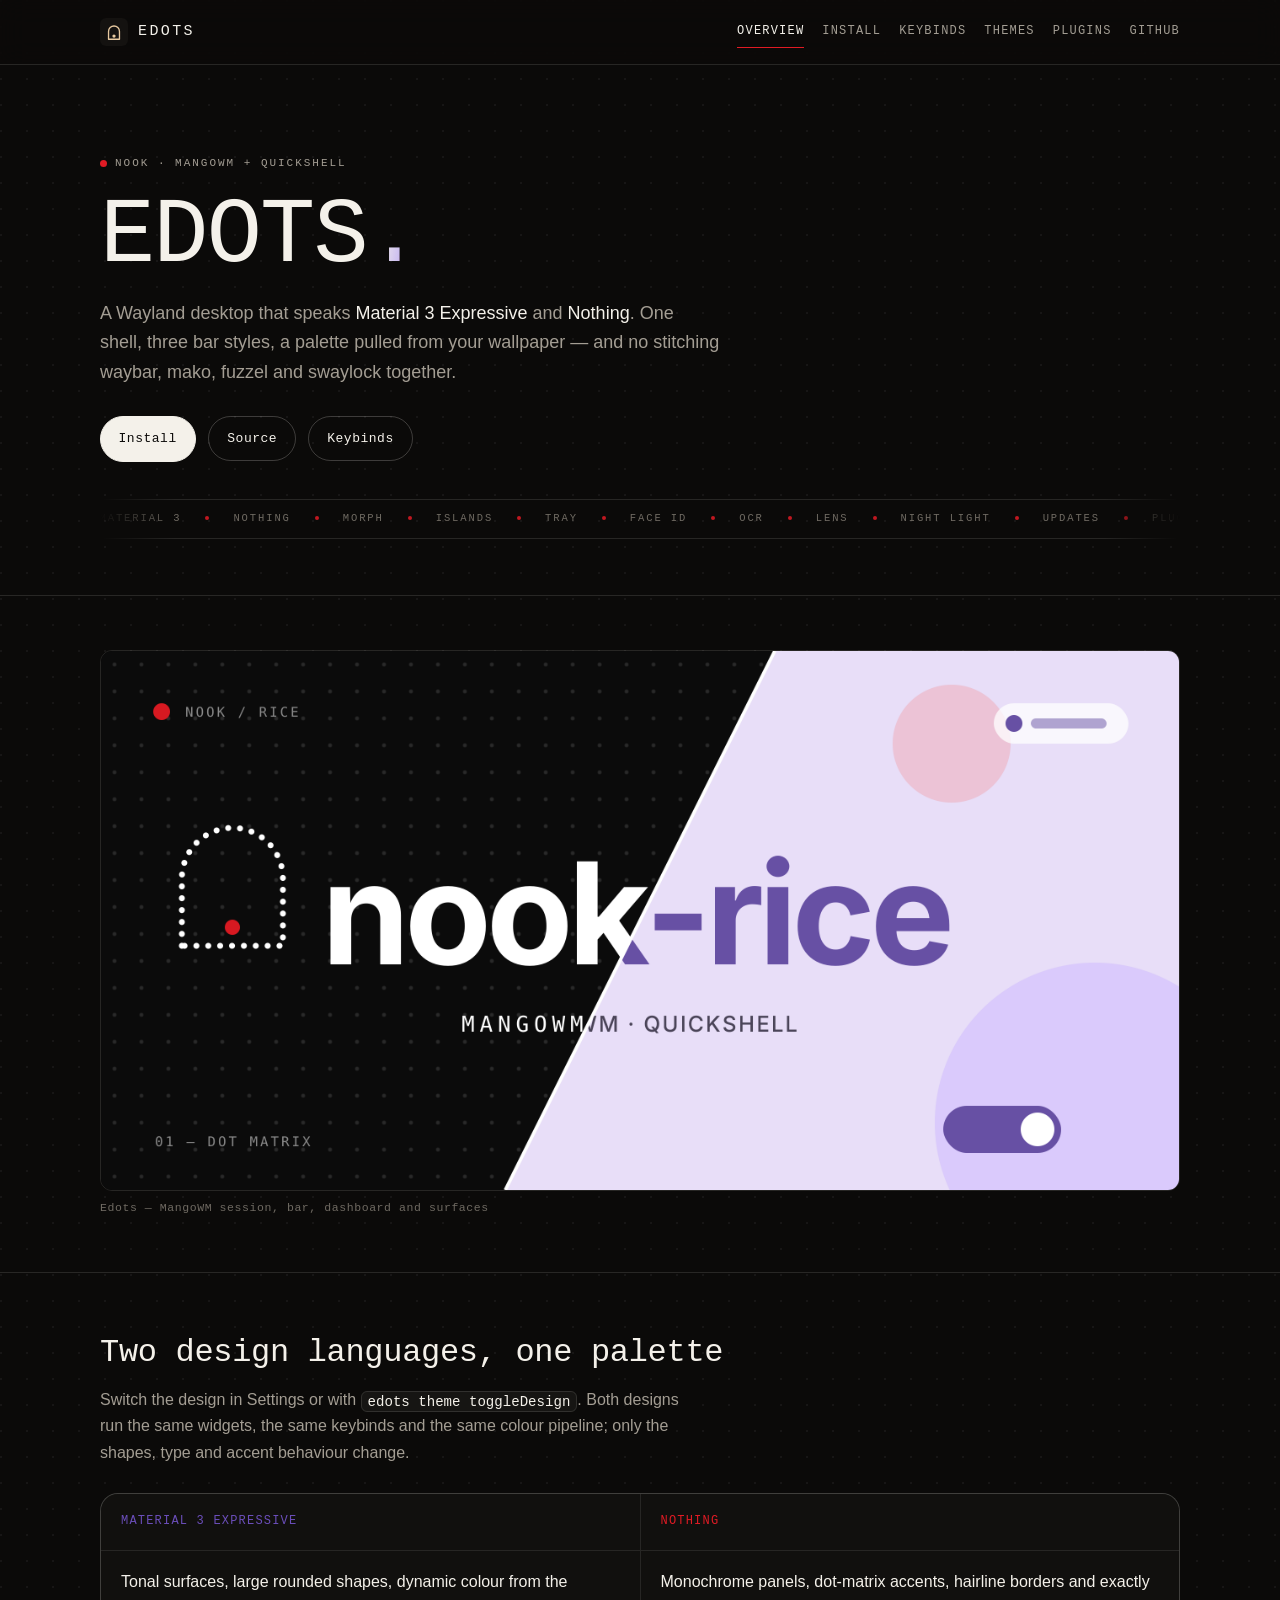
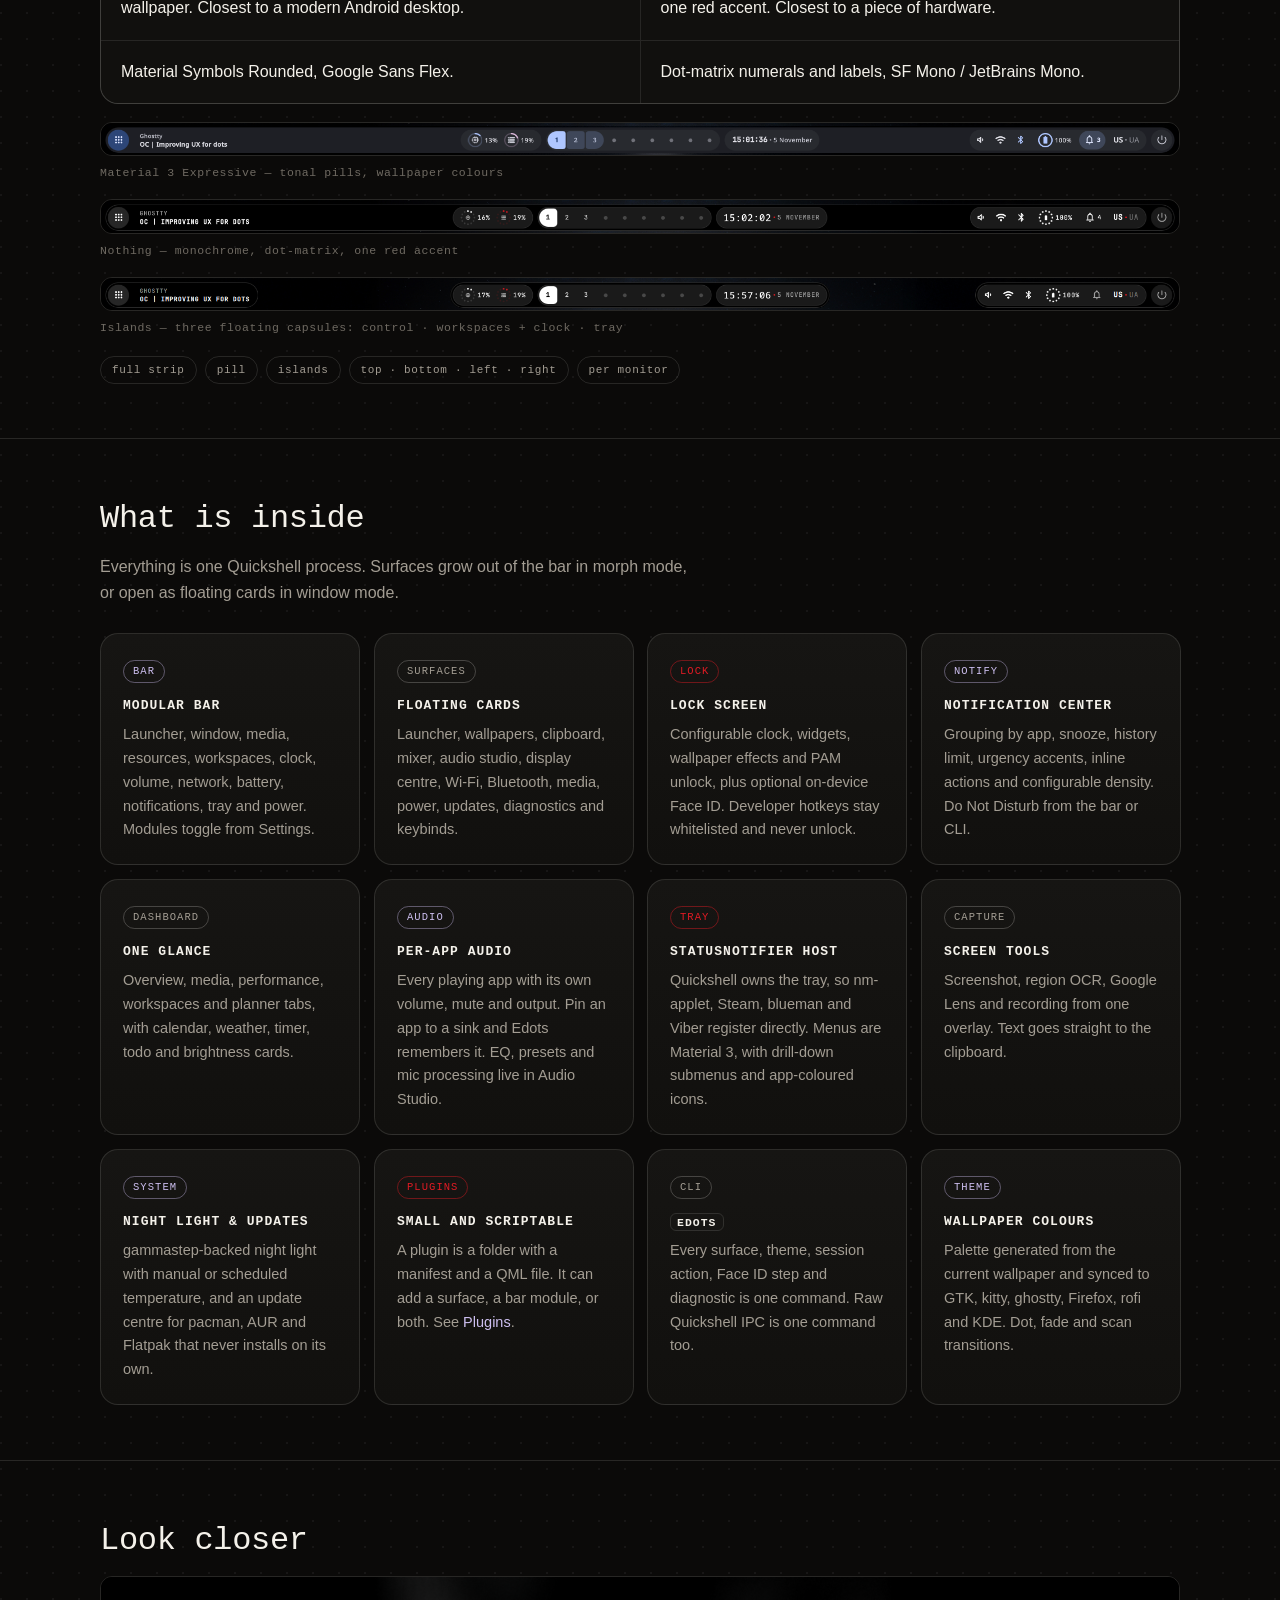
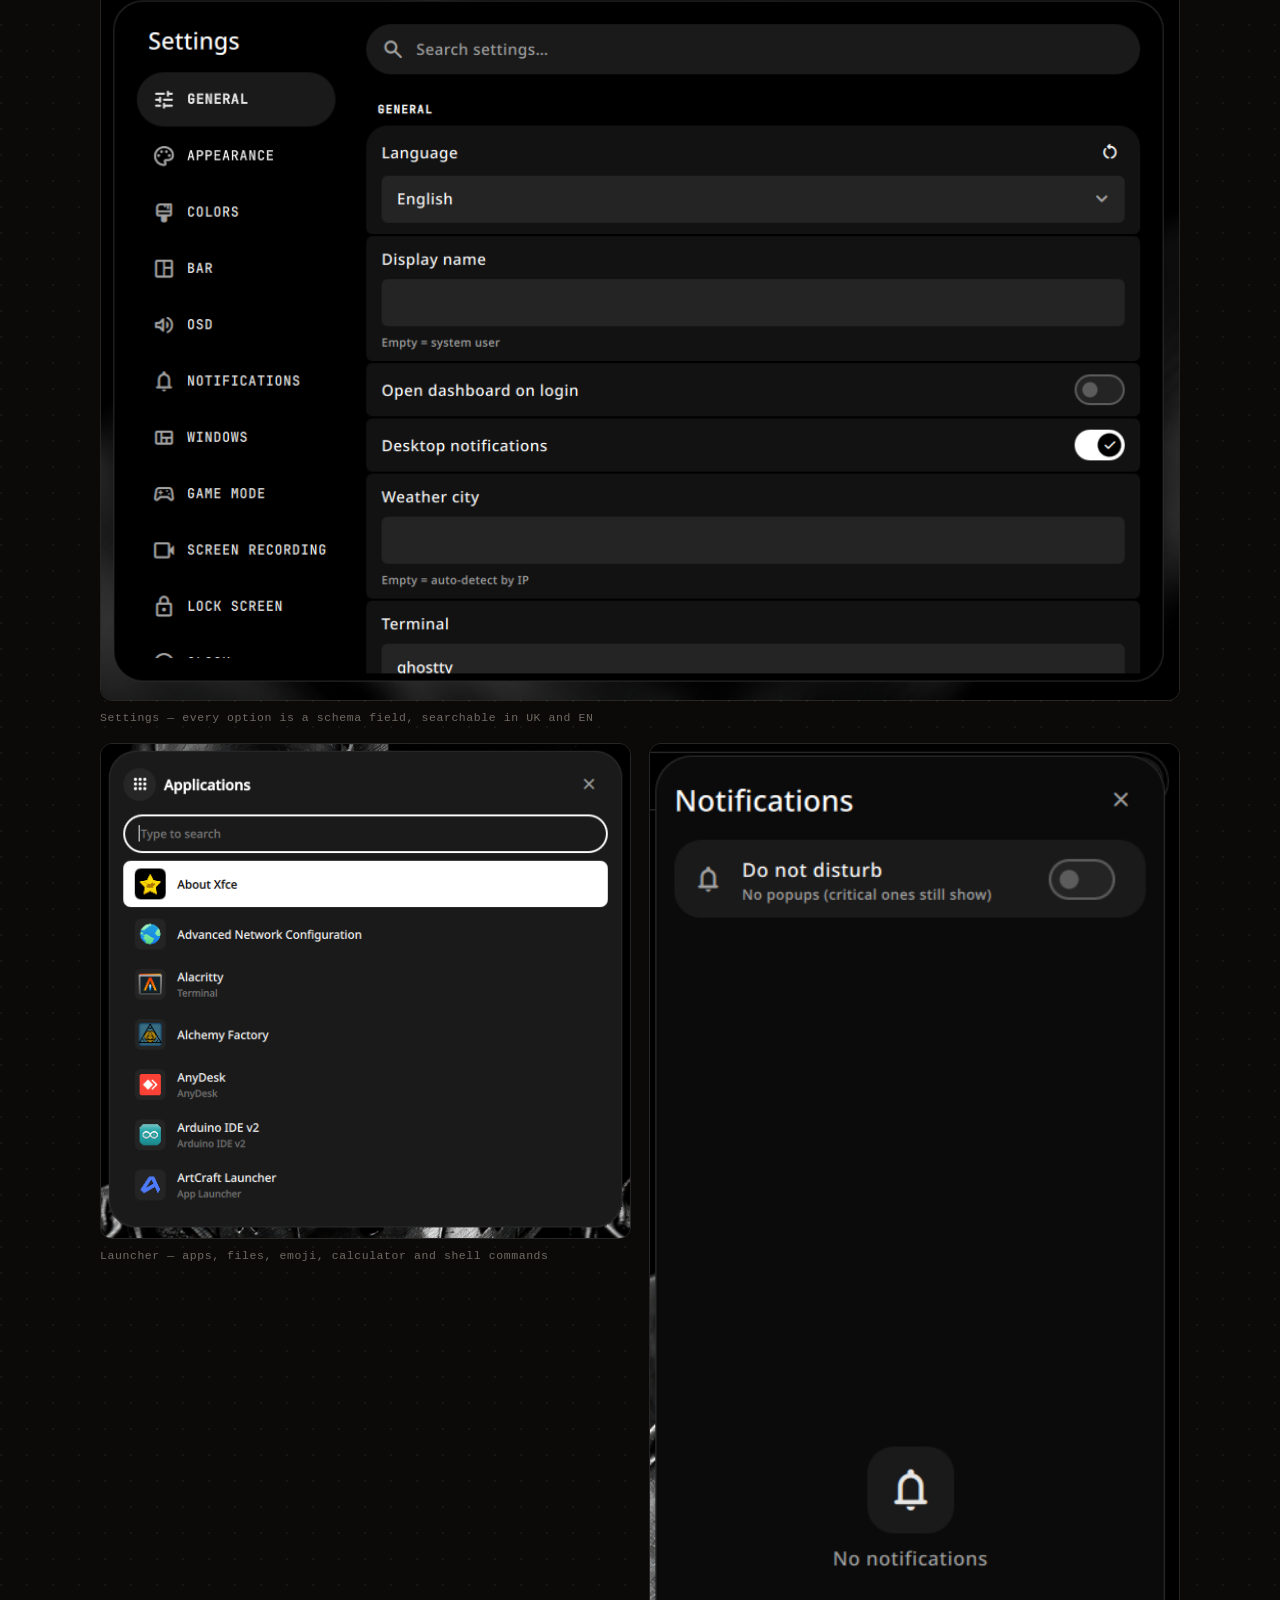
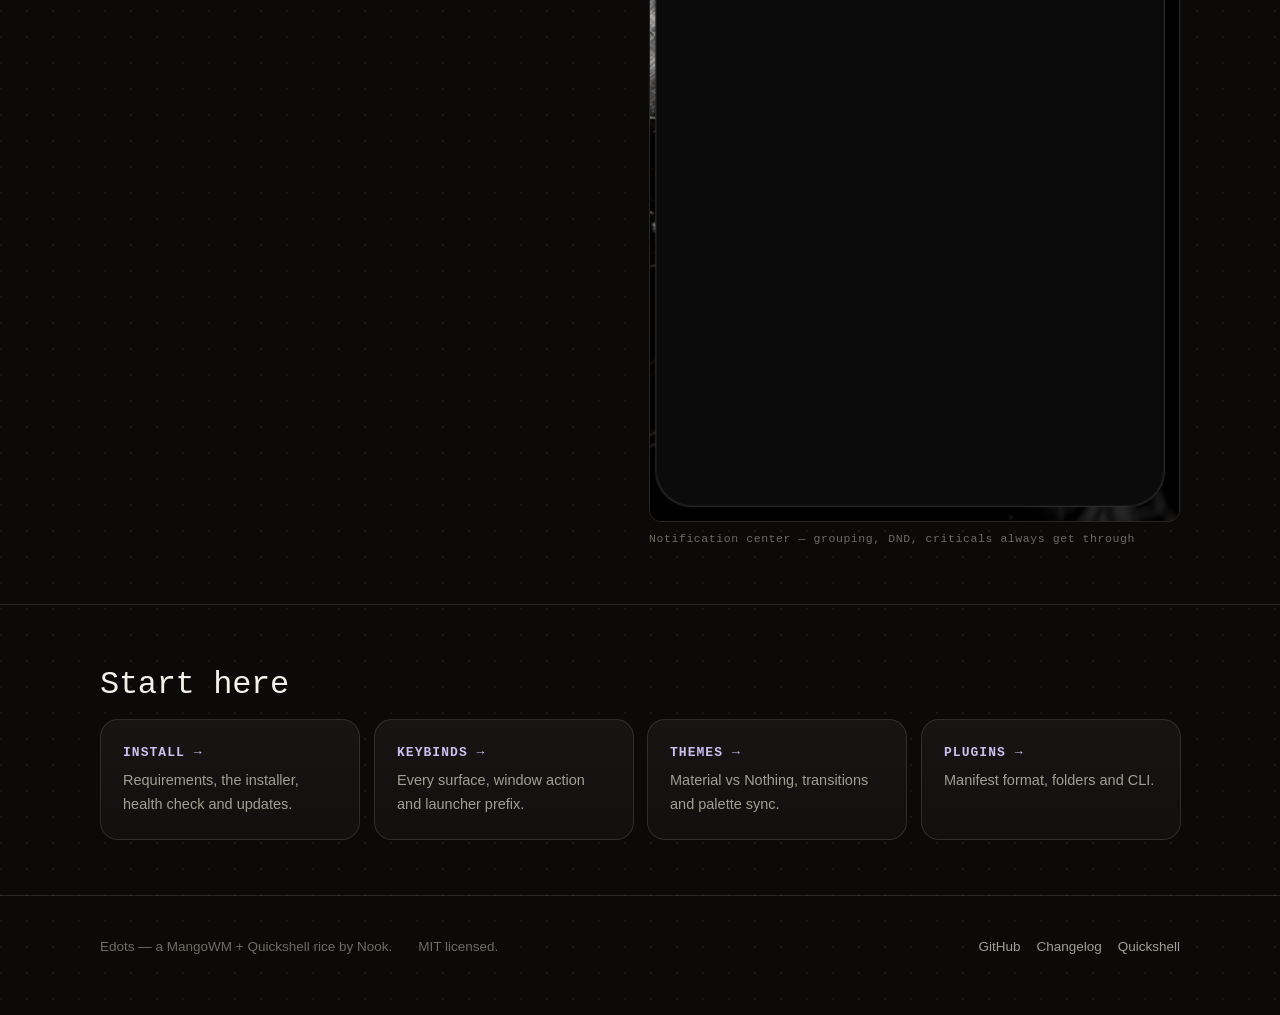
==== docs/index.html @ 4814dfa7 "chore: lint, docs site, release and deploy tooling - tools/lint.sh: QML/JS (Qt 6, --bare), shellchec" ====
<!doctype html>
<html lang="en">
<head>
<meta charset="utf-8">
<meta name="viewport" content="width=device-width, initial-scale=1">
<title>Edots — a MangoWM + Quickshell rice</title>
<meta name="description" content="Edots is a Wayland desktop built on MangoWM and Quickshell, with Material 3 Expressive and Nothing designs and a palette pulled from your wallpaper.">
<link rel="icon" href="assets/img/icon.png">
<link rel="stylesheet" href="assets/style.css">
</head>
<body>

<header class="topbar">
  <div class="wrap">
    <a class="brand" href="index.html"><img src="assets/img/logo.svg" alt=""><span>Edots</span></a>
    <nav class="nav">
      <a href="index.html" aria-current="page">Overview</a>
      <a href="install.html">Install</a>
      <a href="keybinds.html">Keybinds</a>
      <a href="themes.html">Themes</a>
      <a href="plugins.html">Plugins</a>
      <a href="https://github.com/Edgit13/Dotfiles">GitHub</a>
    </nav>
  </div>
</header>

<main>

  <div class="hero wrap">
    <span class="eyebrow"><span class="dot"></span> Nook · MangoWM + Quickshell</span>
    <h1>EDOTS<span class="grad">.</span></h1>
    <p class="lede">
      A Wayland desktop that speaks <strong>Material 3 Expressive</strong> and <strong>Nothing</strong>.
      One shell, three bar styles, a palette pulled from your wallpaper — and no stitching
      waybar, mako, fuzzel and swaylock together.
    </p>
    <div class="actions">
      <a class="btn btn-primary" href="install.html">Install</a>
      <a class="btn" href="https://github.com/Edgit13/Dotfiles">Source</a>
      <a class="btn" href="keybinds.html">Keybinds</a>
    </div>

    <div class="ticker" aria-hidden="true">
      <div class="ticker-track">
        <div class="ticker-group">
          <span>Material 3</span><i></i><span>Nothing</span><i></i><span>Morph</span><i></i>
          <span>Islands</span><i></i><span>Tray</span><i></i><span>Face ID</span><i></i>
          <span>OCR</span><i></i><span>Lens</span><i></i><span>Night light</span><i></i>
          <span>Updates</span><i></i><span>Plugins</span><i></i><span>Per-app audio</span><i></i>
          <span>Lock screen</span><i></i><span>Dashboard</span><i></i>
        </div>
        <div class="ticker-group">
          <span>Material 3</span><i></i><span>Nothing</span><i></i><span>Morph</span><i></i>
          <span>Islands</span><i></i><span>Tray</span><i></i><span>Face ID</span><i></i>
          <span>OCR</span><i></i><span>Lens</span><i></i><span>Night light</span><i></i>
          <span>Updates</span><i></i><span>Plugins</span><i></i><span>Per-app audio</span><i></i>
          <span>Lock screen</span><i></i><span>Dashboard</span><i></i>
        </div>
      </div>
    </div>
  </div>

  <section>
    <div class="wrap">
      <figure>
        <img src="assets/img/banner.png" alt="Edots desktop banner">
        <figcaption>Edots — MangoWM session, bar, dashboard and surfaces</figcaption>
      </figure>
    </div>
  </section>

  <section>
    <div class="wrap">
      <h2>Two design languages, one palette</h2>
      <p class="sub">
        Switch the design in Settings or with <code>edots theme toggleDesign</code>. Both designs
        run the same widgets, the same keybinds and the same colour pipeline; only the shapes,
        type and accent behaviour change.
      </p>

      <div class="compare">
        <div class="head m">Material 3 Expressive</div>
        <div class="head n">Nothing</div>
        <div>Tonal surfaces, large rounded shapes, dynamic colour from the wallpaper. Closest to a modern Android desktop.</div>
        <div>Monochrome panels, dot-matrix accents, hairline borders and exactly one red accent. Closest to a piece of hardware.</div>
        <div>Material Symbols Rounded, Google Sans Flex.</div>
        <div>Dot-matrix numerals and labels, SF Mono / JetBrains Mono.</div>
      </div>

      <div class="shots" style="margin-top:18px">
        <figure>
          <img src="assets/img/bar-material.png" alt="Edots bar in Material 3">
          <figcaption>Material 3 Expressive — tonal pills, wallpaper colours</figcaption>
        </figure>
        <figure>
          <img src="assets/img/bar-nothing.png" alt="Edots bar in Nothing style">
          <figcaption>Nothing — monochrome, dot-matrix, one red accent</figcaption>
        </figure>
        <figure>
          <img src="assets/img/bar-islands.png" alt="Edots islands bar">
          <figcaption>Islands — three floating capsules: control · workspaces + clock · tray</figcaption>
        </figure>
      </div>

      <div class="pill-row">
        <span class="pill">full strip</span>
        <span class="pill">pill</span>
        <span class="pill">islands</span>
        <span class="pill">top · bottom · left · right</span>
        <span class="pill">per monitor</span>
      </div>
    </div>
  </section>

  <section>
    <div class="wrap">
      <h2>What is inside</h2>
      <p class="sub">Everything is one Quickshell process. Surfaces grow out of the bar in morph mode,
        or open as floating cards in window mode.</p>

      <div class="grid">
        <div class="card">
          <span class="tag lav">Bar</span>
          <h4>Modular bar</h4>
          <p>Launcher, window, media, resources, workspaces, clock, volume, network, battery,
             notifications, tray and power. Modules toggle from Settings.</p>
        </div>
        <div class="card">
          <span class="tag">Surfaces</span>
          <h4>Floating cards</h4>
          <p>Launcher, wallpapers, clipboard, mixer, audio studio, display centre, Wi-Fi,
             Bluetooth, media, power, updates, diagnostics and keybinds.</p>
        </div>
        <div class="card">
          <span class="tag red">Lock</span>
          <h4>Lock screen</h4>
          <p>Configurable clock, widgets, wallpaper effects and PAM unlock, plus optional
             on-device Face ID. Developer hotkeys stay whitelisted and never unlock.</p>
        </div>
        <div class="card">
          <span class="tag lav">Notify</span>
          <h4>Notification center</h4>
          <p>Grouping by app, snooze, history limit, urgency accents, inline actions and
             configurable density. Do Not Disturb from the bar or CLI.</p>
        </div>
        <div class="card">
          <span class="tag">Dashboard</span>
          <h4>One glance</h4>
          <p>Overview, media, performance, workspaces and planner tabs, with calendar,
             weather, timer, todo and brightness cards.</p>
        </div>
        <div class="card">
          <span class="tag lav">Audio</span>
          <h4>Per-app audio</h4>
          <p>Every playing app with its own volume, mute and output. Pin an app to a sink and
             Edots remembers it. EQ, presets and mic processing live in Audio Studio.</p>
        </div>
        <div class="card">
          <span class="tag red">Tray</span>
          <h4>StatusNotifier host</h4>
          <p>Quickshell owns the tray, so nm-applet, Steam, blueman and Viber register directly.
             Menus are Material 3, with drill-down submenus and app-coloured icons.</p>
        </div>
        <div class="card">
          <span class="tag">Capture</span>
          <h4>Screen tools</h4>
          <p>Screenshot, region OCR, Google Lens and recording from one overlay.
             Text goes straight to the clipboard.</p>
        </div>
        <div class="card">
          <span class="tag lav">System</span>
          <h4>Night light &amp; updates</h4>
          <p>gammastep-backed night light with manual or scheduled temperature, and an update
             centre for pacman, AUR and Flatpak that never installs on its own.</p>
        </div>
        <div class="card">
          <span class="tag red">Plugins</span>
          <h4>Small and scriptable</h4>
          <p>A plugin is a folder with a manifest and a QML file. It can add a surface, a bar
             module, or both. See <a href="plugins.html">Plugins</a>.</p>
        </div>
        <div class="card">
          <span class="tag">CLI</span>
          <h4><code>edots</code></h4>
          <p>Every surface, theme, session action, Face ID step and diagnostic is one command.
             Raw Quickshell IPC is one command too.</p>
        </div>
        <div class="card">
          <span class="tag lav">Theme</span>
          <h4>Wallpaper colours</h4>
          <p>Palette generated from the current wallpaper and synced to GTK, kitty, ghostty,
             Firefox, rofi and KDE. Dot, fade and scan transitions.</p>
        </div>
      </div>
    </div>
  </section>

  <section>
    <div class="wrap">
      <h2>Look closer</h2>
      <figure>
        <img src="assets/img/settings.png" alt="Edots settings">
        <figcaption>Settings — every option is a schema field, searchable in UK and EN</figcaption>
      </figure>
      <div class="split" style="margin-top:16px">
        <figure>
          <img src="assets/img/launcher.png" alt="Edots launcher">
          <figcaption>Launcher — apps, files, emoji, calculator and shell commands</figcaption>
        </figure>
        <figure>
          <img src="assets/img/notifications.png" alt="Edots notification center">
          <figcaption>Notification center — grouping, DND, criticals always get through</figcaption>
        </figure>
      </div>
    </div>
  </section>

  <section>
    <div class="wrap">
      <h2>Start here</h2>
      <div class="grid">
        <a class="card" href="install.html"><h4>Install →</h4><p>Requirements, the installer, health check and updates.</p></a>
        <a class="card" href="keybinds.html"><h4>Keybinds →</h4><p>Every surface, window action and launcher prefix.</p></a>
        <a class="card" href="themes.html"><h4>Themes →</h4><p>Material vs Nothing, transitions and palette sync.</p></a>
        <a class="card" href="plugins.html"><h4>Plugins →</h4><p>Manifest format, folders and CLI.</p></a>
      </div>
    </div>
  </section>

</main>

<footer>
  <div class="wrap">
    <span>Edots — a MangoWM + Quickshell rice by Nook.</span>
    <span>MIT licensed.</span>
    <nav>
      <a href="https://github.com/Edgit13/Dotfiles">GitHub</a>
      <a href="https://github.com/Edgit13/Dotfiles/blob/master/CHANGELOG.md">Changelog</a>
      <a href="https://quickshell.org">Quickshell</a>
    </nav>
  </div>
</footer>

<script src="assets/app.js" defer></script>

</body>
</html>
---- docs/assets/style.css ----
/* Edots docs — Nook palette, Nothing-inspired type.
   No build step, no JavaScript: plain static HTML for GitHub Pages. */

:root {
    --bg: #0b0a09;
    --bg-soft: #11100e;
    --panel: #161513;
    --panel-2: #1c1a17;
    --ink: #f4f1ea;
    --muted: #a39d93;
    --faint: #6f6a62;
    --line: rgba(244, 241, 234, 0.12);
    --line-strong: rgba(244, 241, 234, 0.22);
    --red: #e01b24;
    --purple: #6b4eba;
    --lavender: #cdbff0;
    --green: #8fbf6a;
    --mono: "JetBrains Mono", "SF Mono", ui-monospace, SFMono-Regular, Menlo, monospace;
    --sans: "Inter", "Google Sans Flex", -apple-system, BlinkMacSystemFont, "Segoe UI", sans-serif;
    --radius: 18px;
    --wrap: 1080px;
}

* { box-sizing: border-box; }

html { scroll-behavior: smooth; }

body {
    margin: 0;
    background:
        radial-gradient(circle at 1px 1px, rgba(244, 241, 234, 0.055) 1px, transparent 0) 0 0 / 26px 26px,
        var(--bg);
    color: var(--ink);
    font-family: var(--sans);
    font-size: 16px;
    line-height: 1.65;
    -webkit-font-smoothing: antialiased;
}

a { color: var(--lavender); text-decoration: none; }
a:hover { color: var(--ink); }

.wrap { width: min(var(--wrap), calc(100% - 40px)); margin-inline: auto; }

/* ── top bar ─────────────────────────────────────────────── */
.topbar {
    position: sticky;
    top: 0;
    z-index: 10;
    backdrop-filter: blur(14px);
    background: rgba(11, 10, 9, 0.82);
    border-bottom: 1px solid var(--line);
}

.topbar .wrap {
    display: flex;
    align-items: center;
    gap: 22px;
    min-height: 64px;
}

.brand {
    display: inline-flex;
    align-items: center;
    gap: 10px;
    color: var(--ink);
    font-family: var(--mono);
    font-size: 15px;
    letter-spacing: 0.16em;
    text-transform: uppercase;
}

.brand img { width: 28px; height: 28px; }

.nav { display: flex; gap: 18px; margin-left: auto; flex-wrap: wrap; }
.nav a {
    color: var(--muted);
    font-family: var(--mono);
    font-size: 12px;
    letter-spacing: 0.1em;
    text-transform: uppercase;
}
.nav a:hover, .nav a[aria-current="page"] { color: var(--ink); }
.nav a[aria-current="page"] { border-bottom: 1px solid var(--red); }

/* ── hero ────────────────────────────────────────────────── */
.hero { padding: 84px 0 56px; }

.eyebrow {
    display: inline-flex;
    align-items: center;
    gap: 8px;
    font-family: var(--mono);
    font-size: 11px;
    letter-spacing: 0.18em;
    text-transform: uppercase;
    color: var(--muted);
}

.dot { width: 7px; height: 7px; border-radius: 50%; background: var(--red); }

h1 {
    margin: 18px 0 14px;
    font-family: var(--mono);
    font-size: clamp(44px, 9vw, 92px);
    line-height: 0.95;
    font-weight: 500;
    letter-spacing: -0.02em;
}

h1 .grad {
    background: linear-gradient(100deg, var(--ink) 30%, var(--lavender) 62%, var(--red) 100%);
    -webkit-background-clip: text;
    background-clip: text;
    color: transparent;
}

.lede { max-width: 62ch; color: var(--muted); font-size: 18px; }
.lede strong { color: var(--ink); font-weight: 500; }

.actions { display: flex; gap: 12px; flex-wrap: wrap; margin-top: 28px; }

.btn {
    display: inline-flex;
    align-items: center;
    gap: 8px;
    padding: 11px 18px;
    border-radius: 999px;
    border: 1px solid var(--line-strong);
    color: var(--ink);
    font-family: var(--mono);
    font-size: 13px;
    letter-spacing: 0.04em;
    transition: border-color 0.15s ease, background 0.15s ease;
}
.btn:hover { border-color: var(--lavender); background: rgba(205, 191, 240, 0.08); color: var(--ink); }
.btn-primary { background: var(--ink); color: #0b0a09; border-color: var(--ink); }
.btn-primary:hover { background: var(--lavender); border-color: var(--lavender); color: #0b0a09; }

/* ── sections ────────────────────────────────────────────── */
section { padding: 54px 0; border-top: 1px solid var(--line); }

h2 {
    margin: 0 0 8px;
    font-family: var(--mono);
    font-size: clamp(22px, 3.4vw, 32px);
    font-weight: 500;
    letter-spacing: -0.01em;
}

h3 {
    margin: 26px 0 8px;
    font-family: var(--mono);
    font-size: 15px;
    letter-spacing: 0.06em;
    text-transform: uppercase;
    color: var(--lavender);
}

.sub { color: var(--muted); max-width: 68ch; margin: 0 0 26px; }

.grid { display: grid; gap: 14px; grid-template-columns: repeat(auto-fit, minmax(240px, 1fr)); }

.card {
    padding: 22px;
    border: 1px solid var(--line);
    border-radius: var(--radius);
    background: linear-gradient(180deg, var(--panel), var(--bg-soft));
}

.card h4 {
    margin: 0 0 6px;
    font-family: var(--mono);
    font-size: 13px;
    letter-spacing: 0.08em;
    text-transform: uppercase;
}
.card p { margin: 0; color: var(--muted); font-size: 14.5px; }
.card .tag {
    display: inline-block;
    margin-bottom: 12px;
    padding: 2px 9px;
    border: 1px solid var(--line-strong);
    border-radius: 999px;
    color: var(--muted);
    font-family: var(--mono);
    font-size: 10.5px;
    letter-spacing: 0.1em;
    text-transform: uppercase;
}
.card .tag.red { color: var(--red); border-color: rgba(224, 27, 36, 0.45); }
.card .tag.lav { color: var(--lavender); border-color: rgba(205, 191, 240, 0.4); }

figure { margin: 0; }
figure img {
    display: block;
    width: 100%;
    border: 1px solid var(--line);
    border-radius: 12px;
}
figcaption {
    margin-top: 8px;
    color: var(--faint);
    font-family: var(--mono);
    font-size: 11.5px;
    letter-spacing: 0.05em;
}

.shots { display: grid; gap: 16px; grid-template-columns: 1fr; }

/* ── prose / tables / code ───────────────────────────────── */
.prose { max-width: 76ch; }
.prose p { color: var(--muted); }
.prose ul, .prose ol { color: var(--muted); padding-left: 20px; }
.prose li { margin: 6px 0; }
.prose li strong { color: var(--ink); font-weight: 500; }

table { width: 100%; border-collapse: collapse; margin: 18px 0; font-size: 14.5px; }
th, td { text-align: left; padding: 10px 12px; border-bottom: 1px solid var(--line); vertical-align: top; }
th { color: var(--faint); font-family: var(--mono); font-size: 11px; letter-spacing: 0.1em; text-transform: uppercase; }
td:first-child { white-space: nowrap; }
td code, p code, li code { white-space: nowrap; }

code {
    padding: 1.5px 6px;
    border: 1px solid var(--line);
    border-radius: 6px;
    background: var(--panel);
    color: var(--ink);
    font-family: var(--mono);
    font-size: 0.88em;
}

pre {
    overflow-x: auto;
    padding: 16px 18px;
    border: 1px solid var(--line);
    border-radius: 12px;
    background: var(--panel);
    font-family: var(--mono);
    font-size: 13.5px;
    line-height: 1.55;
}
pre code { padding: 0; border: 0; background: none; }

kbd {
    display: inline-block;
    padding: 1px 7px;
    border: 1px solid var(--line-strong);
    border-bottom-width: 2px;
    border-radius: 6px;
    background: var(--panel-2);
    font-family: var(--mono);
    font-size: 0.82em;
    color: var(--ink);
    white-space: nowrap;
}

.note {
    margin: 18px 0;
    padding: 14px 16px;
    border-left: 2px solid var(--red);
    background: var(--panel);
    color: var(--muted);
    font-size: 14.5px;
}
.note strong { color: var(--ink); }

.pill-row { display: flex; gap: 8px; flex-wrap: wrap; margin-top: 18px; }
.pill {
    padding: 4px 11px;
    border: 1px solid var(--line);
    border-radius: 999px;
    color: var(--muted);
    font-family: var(--mono);
    font-size: 11px;
    letter-spacing: 0.06em;
}

.split { display: grid; gap: 18px; grid-template-columns: repeat(auto-fit, minmax(300px, 1fr)); }

.compare {
    display: grid;
    grid-template-columns: 1fr 1fr;
    gap: 1px;
    background: var(--line);
    border: 1px solid var(--line);
    border-radius: var(--radius);
    overflow: hidden;
}
.compare > div { padding: 18px 20px; background: var(--bg-soft); }
.compare .head { font-family: var(--mono); font-size: 12px; letter-spacing: 0.1em; text-transform: uppercase; }
.compare .head.m { color: var(--purple); }
.compare .head.n { color: var(--red); }

/* ── footer ──────────────────────────────────────────────── */
footer {
    padding: 40px 0 60px;
    border-top: 1px solid var(--line);
    color: var(--faint);
    font-size: 13.5px;
}
footer .wrap { display: flex; gap: 12px 26px; flex-wrap: wrap; align-items: center; }
footer nav { display: flex; gap: 16px; margin-left: auto; }
footer a { color: var(--muted); }

@media (max-width: 720px) {
    .hero { padding: 56px 0 40px; }
    .nav { gap: 12px; }
    .brand span { display: none; }
    td:first-child { white-space: normal; }
    .compare { grid-template-columns: 1fr; }
}

/* ════════════════════════════════════════════════════════════
   Motion — progressive enhancement, all of it optional.
   app.js adds .reveal only when IntersectionObserver is available,
   so the page is fully readable without JavaScript.
   ════════════════════════════════════════════════════════════ */

:root {
    --ease: cubic-bezier(0.2, 0.8, 0.2, 1);
}

.scroll-progress {
    position: fixed;
    inset: 0 auto auto 0;
    z-index: 100;
    width: 100%;
    height: 2px;
    transform: scaleX(0);
    transform-origin: 0 50%;
    background: linear-gradient(90deg, var(--red), var(--lavender));
    pointer-events: none;
}

.topbar { transition: background 0.3s ease, box-shadow 0.3s ease; }
.topbar.scrolled {
    background: rgba(11, 10, 9, 0.94);
    box-shadow: 0 18px 40px -34px #000;
}

::selection { background: rgba(224, 27, 36, 0.3); color: var(--ink); }

:focus-visible {
    outline: 2px solid var(--lavender);
    outline-offset: 3px;
    border-radius: 4px;
}

section { scroll-margin-top: 80px; }

/* hero entrance + pointer spotlight */
.hero { position: relative; isolation: isolate; }

.hero::before {
    content: "";
    position: absolute;
    inset: -60px 0 -40px;
    z-index: -1;
    pointer-events: none;
    opacity: 0;
    background: radial-gradient(
        560px circle at var(--mx, 68%) var(--my, 34%),
        rgba(205, 191, 240, 0.09),
        transparent 60%
    );
    transition: opacity 0.5s ease;
}
.hero:hover::before { opacity: 1; }

.hero > * { animation: rise 0.85s var(--ease) both; }
.hero > :nth-child(1) { animation-delay: 0.04s; }
.hero > :nth-child(2) { animation-delay: 0.12s; }
.hero > :nth-child(3) { animation-delay: 0.2s; }
.hero > :nth-child(4) { animation-delay: 0.28s; }
.hero > :nth-child(5) { animation-delay: 0.36s; }

@keyframes rise {
    from { transform: translateY(18px); }
    to   { transform: none; }
}

.eyebrow .dot { animation: pulse 2.6s ease-in-out infinite; }
@keyframes pulse {
    0%, 100% { opacity: 1; transform: scale(1); }
    50%      { opacity: 0.35; transform: scale(0.75); }
}

/* reveal on scroll */
.reveal {
    opacity: 0;
    transform: translateY(16px);
    transition: opacity 0.7s var(--ease), transform 0.7s var(--ease);
    transition-delay: var(--d, 0ms);
    will-change: opacity, transform;
}
.reveal.in { opacity: 1; transform: none; }

/* hover feedback */
.card {
    transition: transform 0.35s var(--ease), border-color 0.35s ease, background 0.35s ease;
}
img { transition: transform 0.6s var(--ease), border-color 0.4s ease; }
.pill { transition: color 0.2s ease, border-color 0.2s ease, background 0.2s ease; }
.compare > div { transition: background 0.25s ease; }

@media (hover: hover) and (pointer: fine) {
    .card:hover {
        transform: translateY(-3px);
        border-color: rgba(205, 191, 240, 0.35);
    }
    .card:hover h4 { color: var(--lavender); }
    .card h4 { transition: color 0.3s ease; }

    figure:hover img { transform: scale(1.008); border-color: var(--line-strong); }
    .pill:hover { color: var(--ink); border-color: var(--lavender); background: rgba(205, 191, 240, 0.07); }
    .compare > div:not(.head):hover { background: var(--panel-2); }

    .btn { transition: border-color 0.2s ease, background 0.2s ease, transform 0.2s var(--ease); }
    .btn:hover { transform: translateY(-1px); }
}

.prose a {
    text-decoration: underline;
    text-decoration-color: rgba(205, 191, 240, 0.35);
    text-underline-offset: 3px;
}
.prose a:hover { text-decoration-color: var(--lavender); }

/* ticker under the hero */
.ticker {
    margin-top: 38px;
    border-top: 1px solid var(--line);
    border-bottom: 1px solid var(--line);
    overflow: hidden;
    padding: 10px 0;
    -webkit-mask-image: linear-gradient(90deg, transparent, #000 7%, #000 93%, transparent);
    mask-image: linear-gradient(90deg, transparent, #000 7%, #000 93%, transparent);
}
.ticker-track {
    display: flex;
    width: max-content;
    animation: marquee 34s linear infinite;
}
.ticker:hover .ticker-track { animation-play-state: paused; }
.ticker-group {
    display: flex;
    align-items: center;
    gap: 24px;
    padding-right: 24px;
    white-space: nowrap;
}
.ticker span {
    font-family: var(--mono);
    font-size: 10.5px;
    letter-spacing: 0.18em;
    text-transform: uppercase;
    color: var(--faint);
}
.ticker i {
    width: 4px;
    height: 4px;
    border-radius: 50%;
    background: var(--red);
    opacity: 0.85;
}
@keyframes marquee { to { transform: translateX(-50%); } }

/* copy button on code blocks */
pre { position: relative; }
pre .copy {
    position: absolute;
    top: 10px;
    right: 10px;
    padding: 4px 9px;
    border: 1px solid var(--line-strong);
    border-radius: 6px;
    background: var(--panel-2);
    color: var(--muted);
    font-family: var(--mono);
    font-size: 10.5px;
    letter-spacing: 0.08em;
    text-transform: uppercase;
    cursor: pointer;
    opacity: 0;
    transform: translateY(-2px);
    transition: opacity 0.2s ease, transform 0.2s ease, color 0.2s ease, border-color 0.2s ease;
}
pre:hover .copy,
pre:focus-within .copy { opacity: 1; transform: none; }
pre .copy:hover { color: var(--ink); border-color: var(--lavender); }
pre .copy.ok { color: var(--green); border-color: var(--green); }

/* respect the system setting */
@media (prefers-reduced-motion: reduce) {
    html { scroll-behavior: auto; }
    *, *::before, *::after {
        animation-duration: 0.001ms !important;
        animation-iteration-count: 1 !important;
        transition-duration: 0.001ms !important;
    }
    .reveal { opacity: 1; transform: none; }
    .ticker-track { animation: none; }
    .hero::before { display: none; }
}

/* nav underline: red for the current page, lavender on hover */
.nav a { position: relative; }
.nav a::after {
    content: "";
    position: absolute;
    inset: auto 0 -7px 0;
    height: 1px;
    background: var(--lavender);
    transform: scaleX(0);
    transform-origin: 0 50%;
    transition: transform 0.25s var(--ease);
}
.nav a:hover::after { transform: scaleX(1); }
.nav a[aria-current="page"] { border-bottom-color: transparent; }
.nav a[aria-current="page"]::after { background: var(--red); transform: scaleX(1); }

/* printing should never show half-revealed content */
@media print {
    .scroll-progress, .ticker { display: none; }
    .reveal { opacity: 1; transform: none; }
}
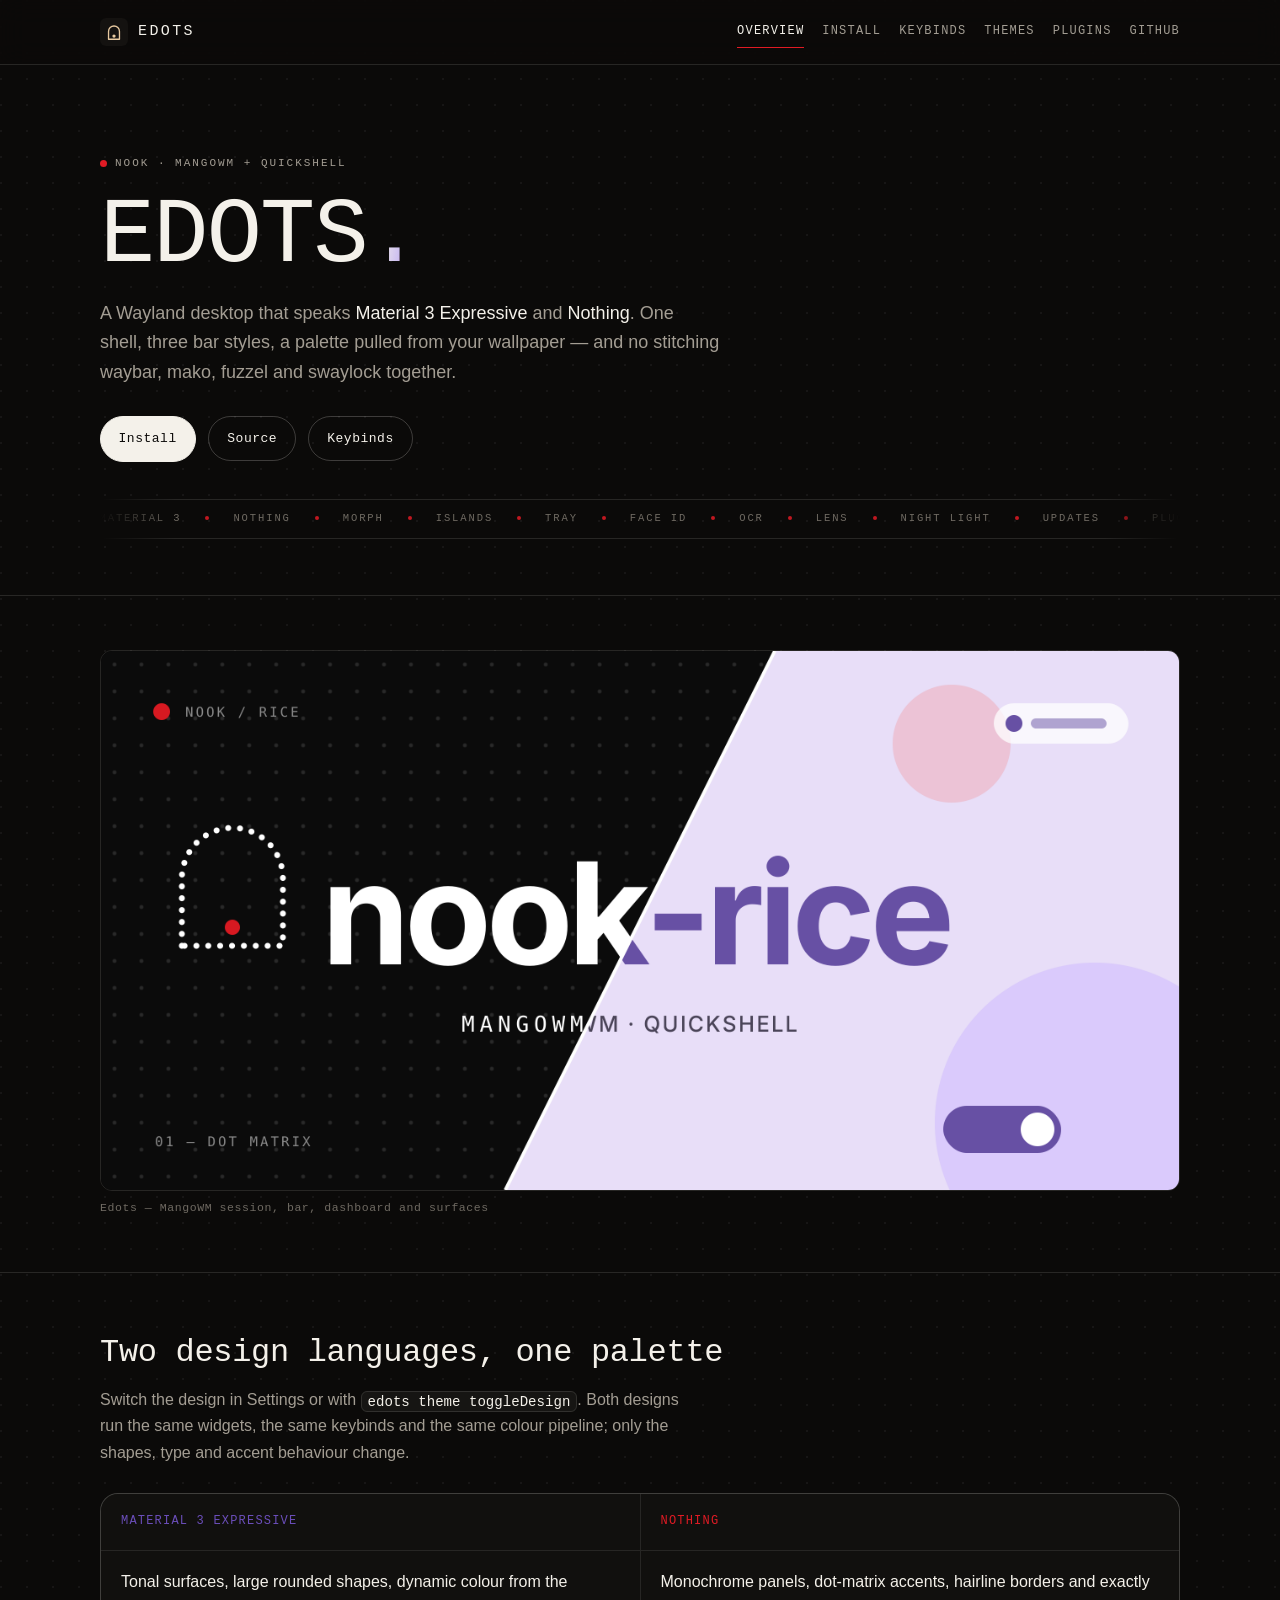
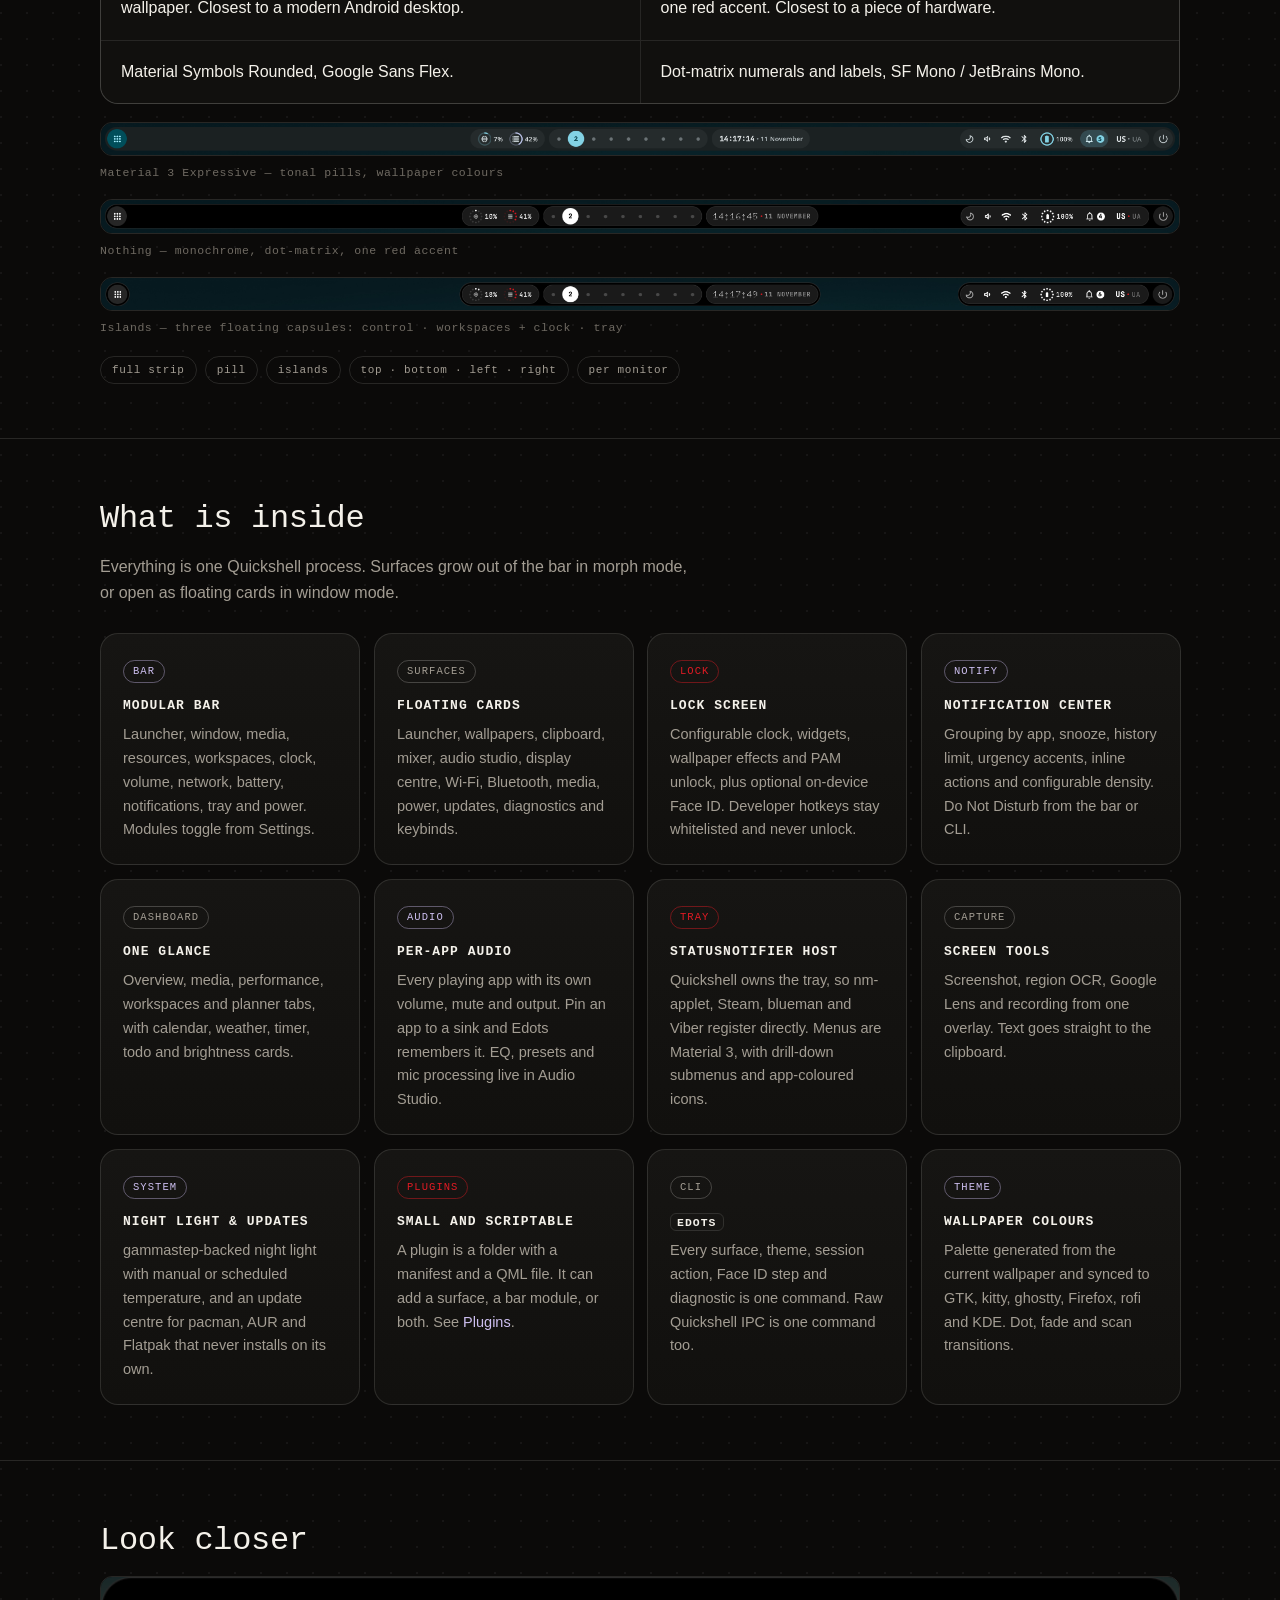
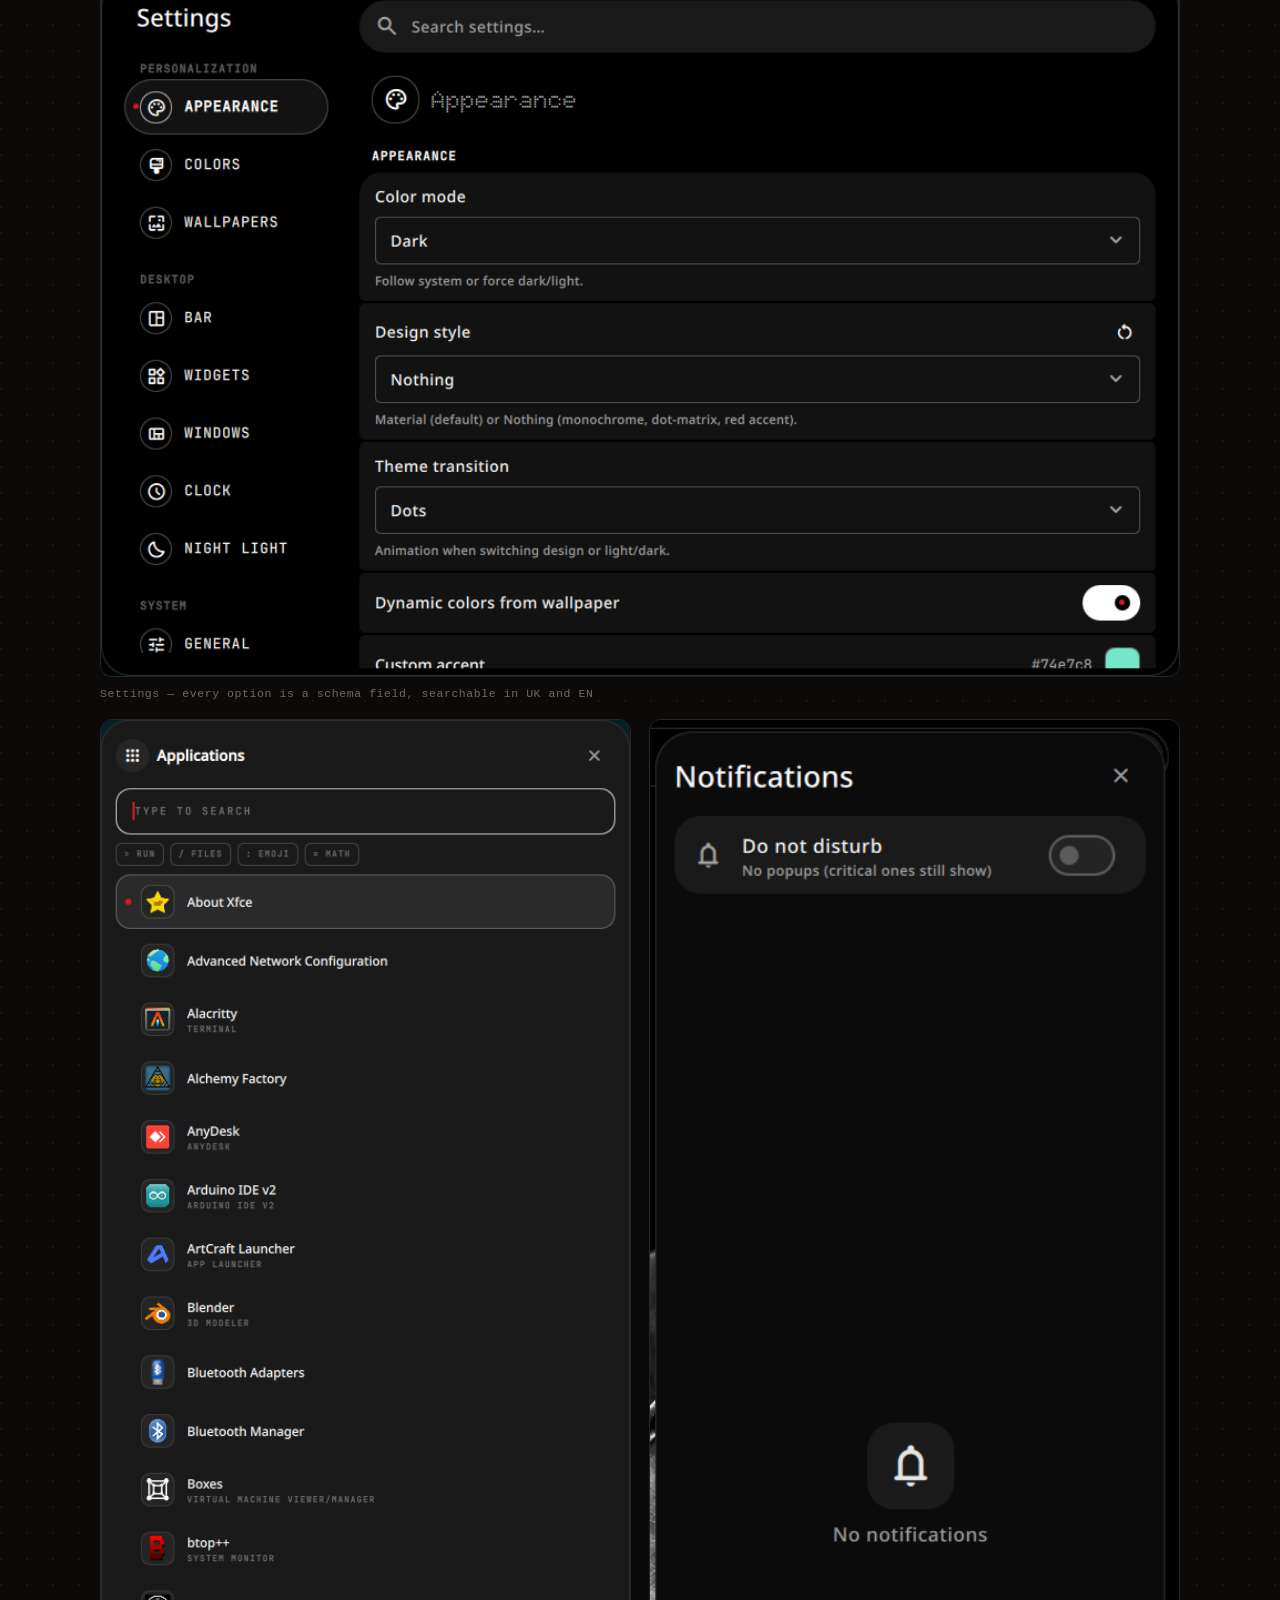
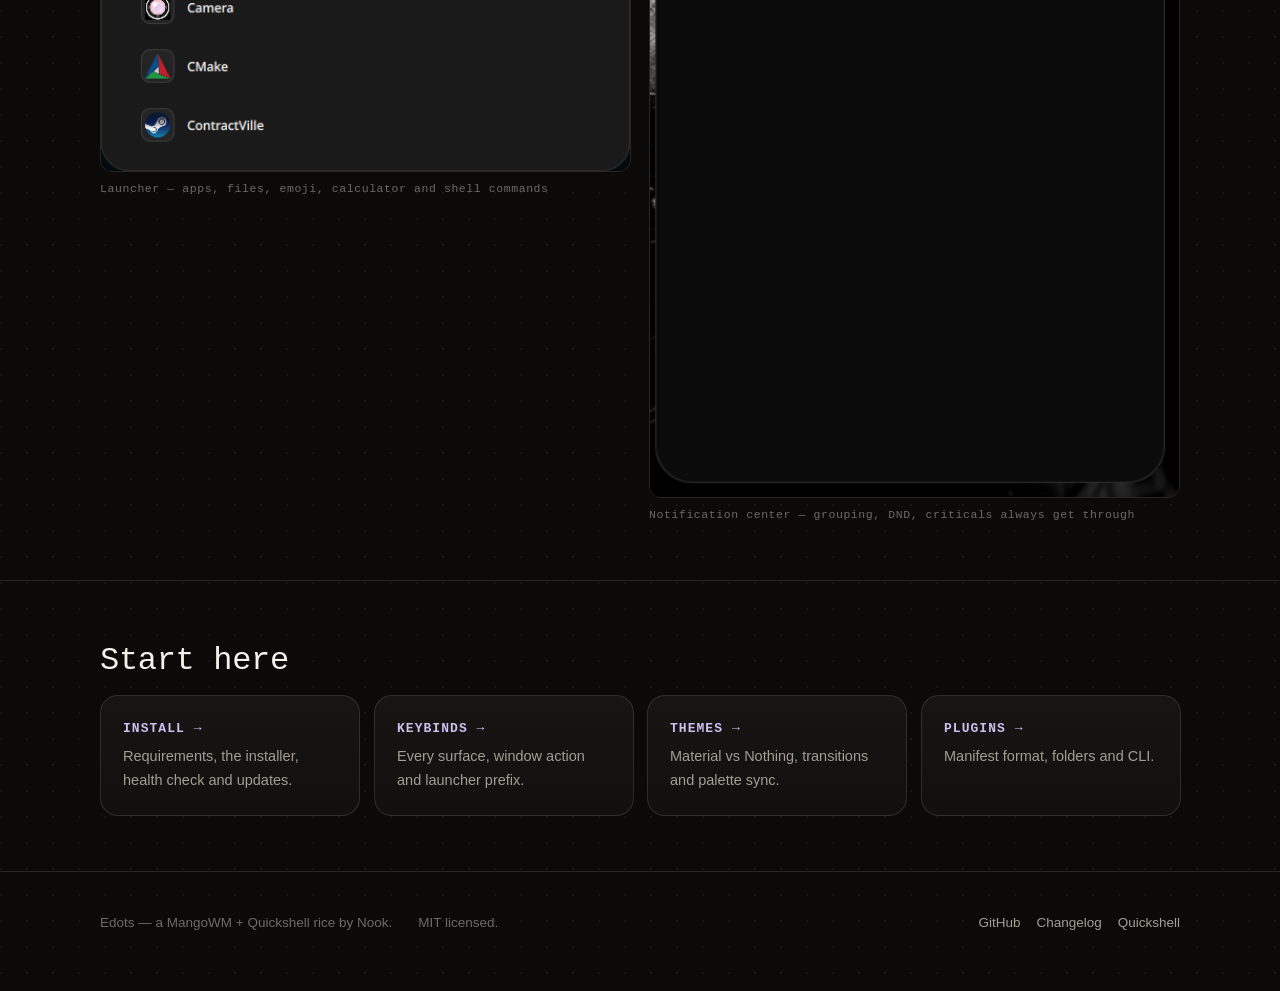
==== commit 7bff3c83: "docs: add 404 page, social metadata and sitemap Every page now carries canonical/OG/Twitter tags, a " ====
--- a/docs/index.html
+++ b/docs/index.html
@@ -5,6 +5,20 @@
 <meta name="viewport" content="width=device-width, initial-scale=1">
 <title>Edots — a MangoWM + Quickshell rice</title>
 <meta name="description" content="Edots is a Wayland desktop built on MangoWM and Quickshell, with Material 3 Expressive and Nothing designs and a palette pulled from your wallpaper.">
+<link rel="canonical" href="https://ekhub.pp.ua/">
+<meta name="theme-color" content="#0b0a09">
+<meta property="og:type" content="website">
+<meta property="og:site_name" content="Edots">
+<meta property="og:title" content="Edots — a MangoWM + Quickshell rice">
+<meta property="og:description" content="Edots is a Wayland desktop built on MangoWM and Quickshell, with Material 3 Expressive and Nothing designs and a palette pulled from your wallpaper.">
+<meta property="og:url" content="https://ekhub.pp.ua/">
+<meta property="og:image" content="https://ekhub.pp.ua/assets/img/og.png">
+<meta property="og:image:width" content="1200">
+<meta property="og:image:height" content="630">
+<meta name="twitter:card" content="summary_large_image">
+<meta name="twitter:title" content="Edots — a MangoWM + Quickshell rice">
+<meta name="twitter:description" content="Edots is a Wayland desktop built on MangoWM and Quickshell, with Material 3 Expressive and Nothing designs and a palette pulled from your wallpaper.">
+<meta name="twitter:image" content="https://ekhub.pp.ua/assets/img/og.png">
 <link rel="icon" href="assets/img/icon.png">
 <link rel="stylesheet" href="assets/style.css">
 </head>
